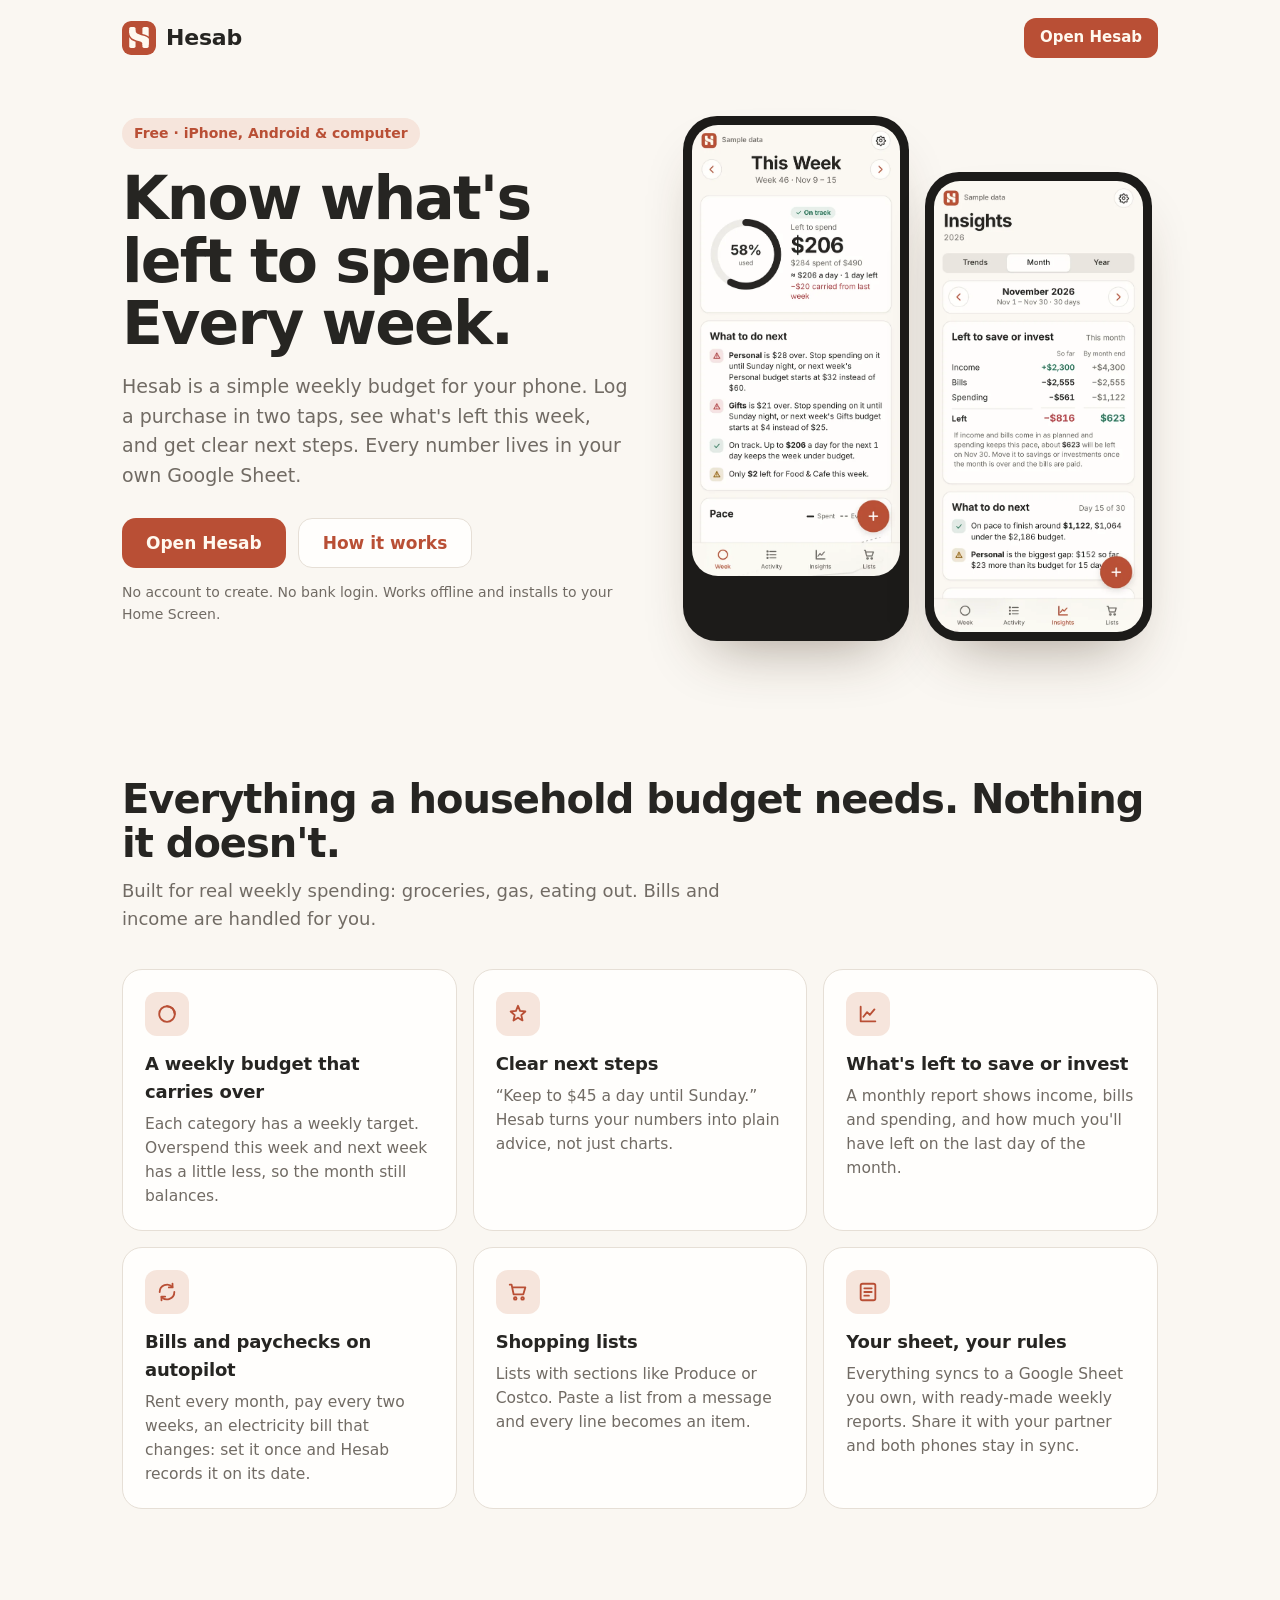
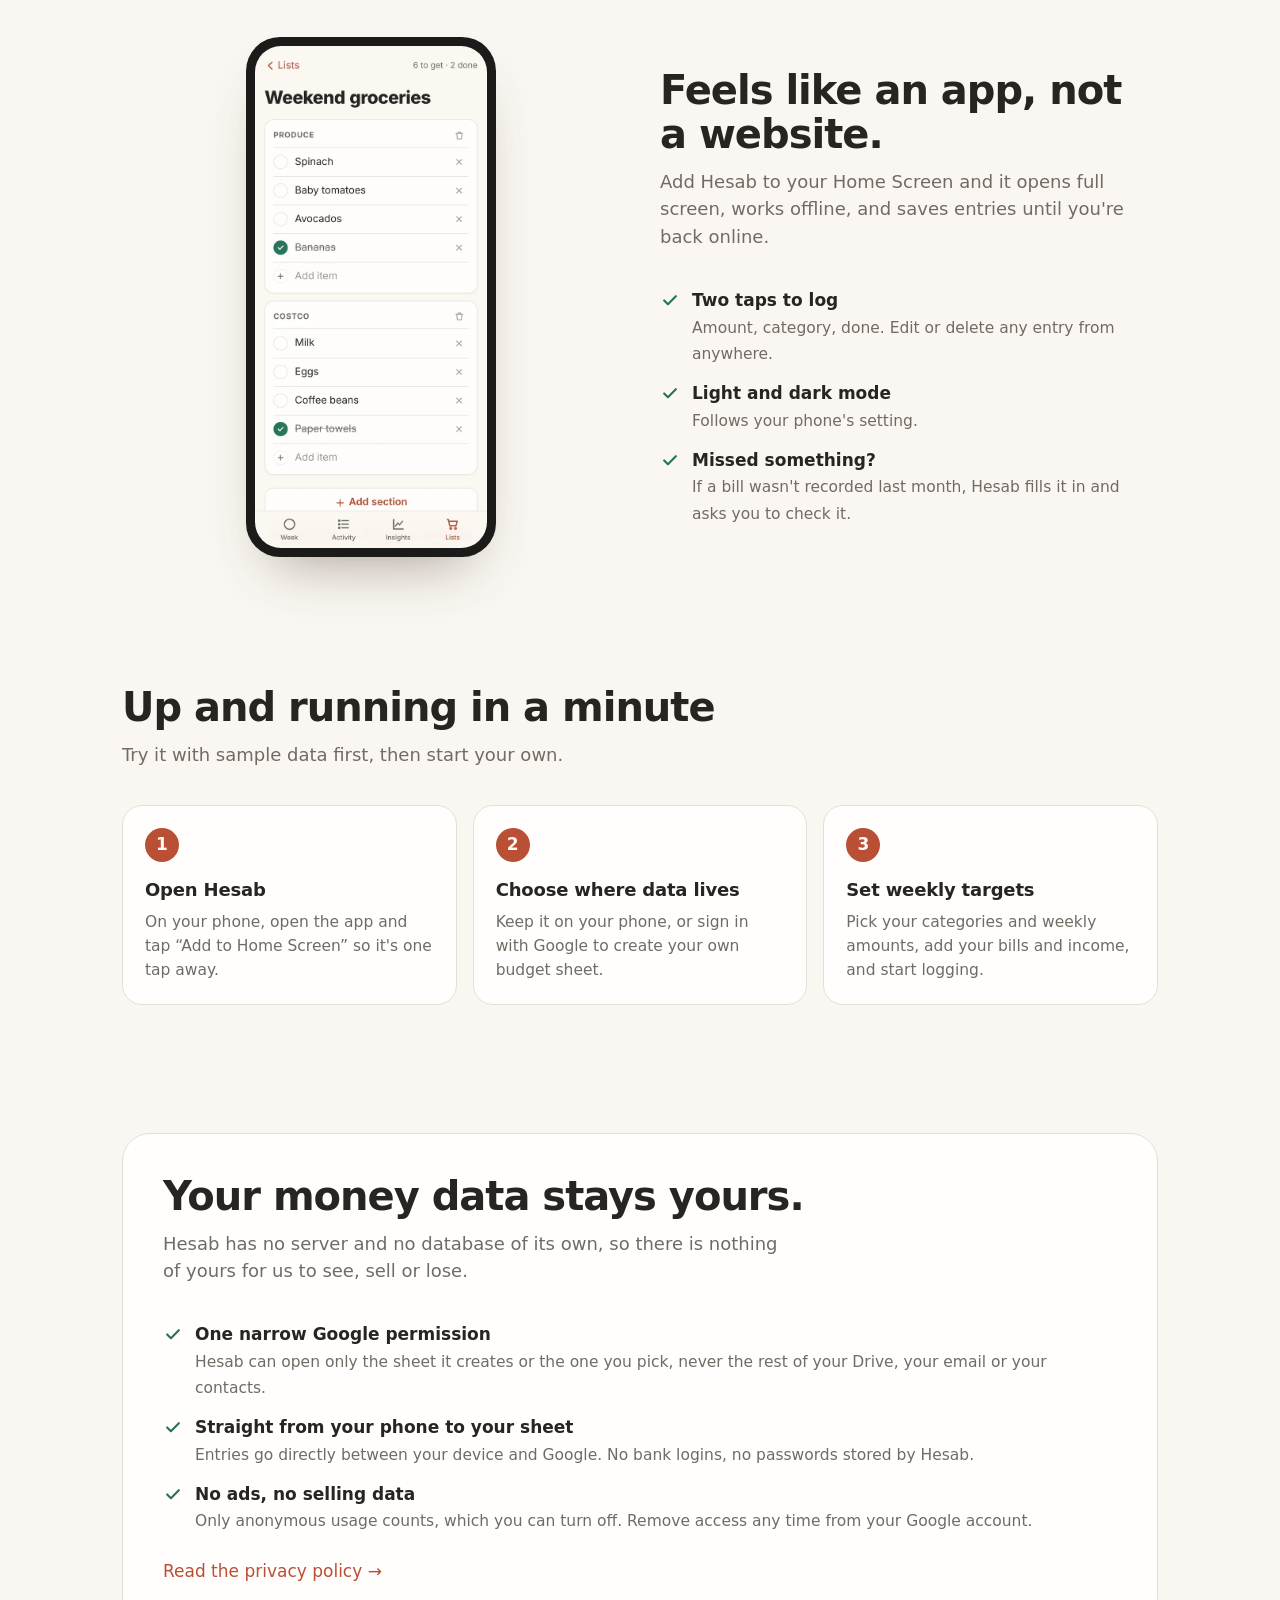
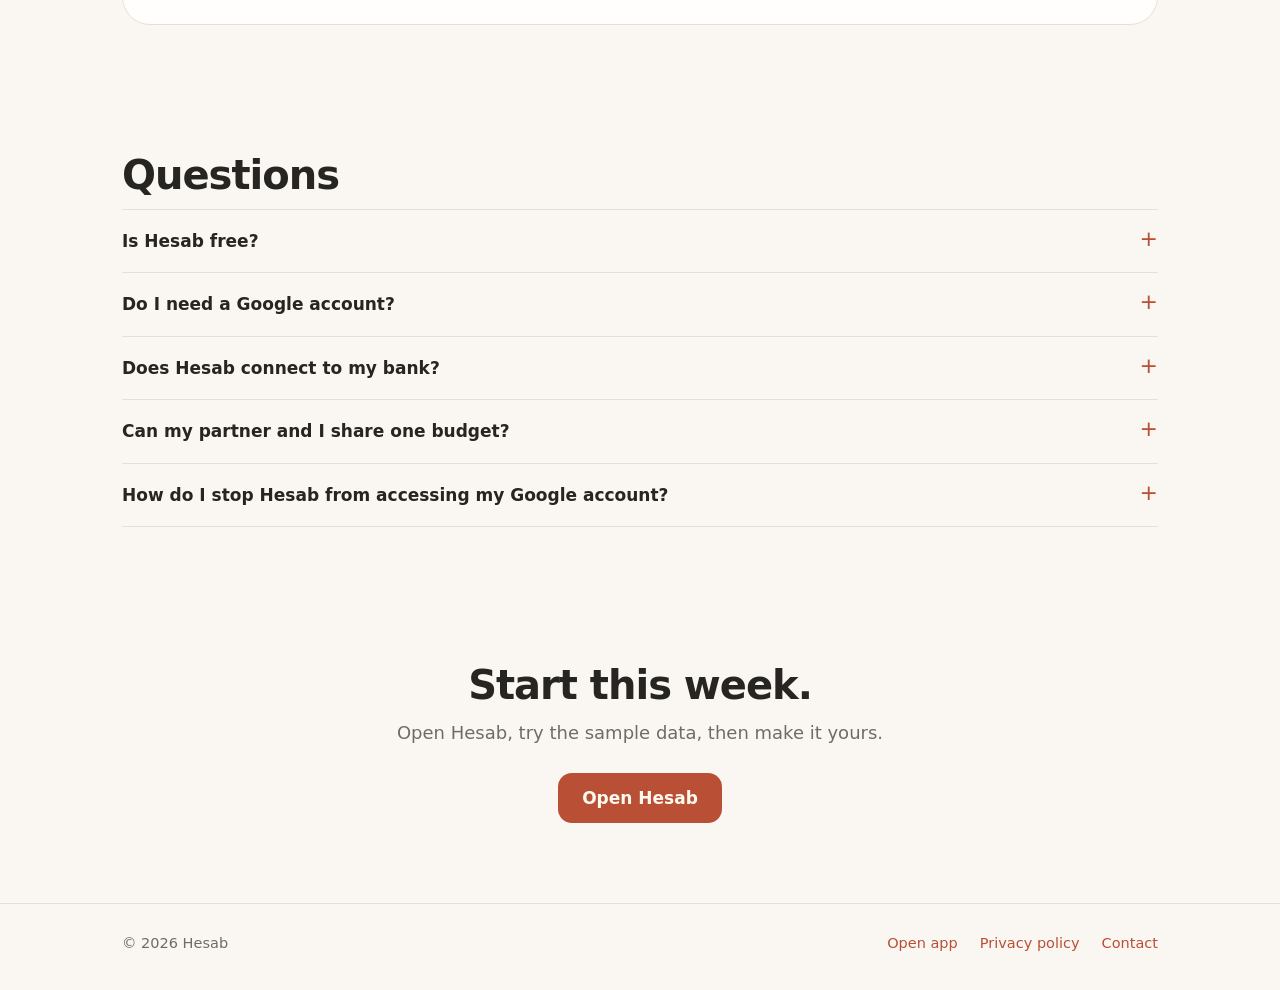
==== home.html @ c5cddbc0 "Add files via upload" ====
<!doctype html>
<html lang="en">
<head>
  <meta charset="utf-8">
  <meta name="viewport" content="width=device-width, initial-scale=1, viewport-fit=cover">
  <title>Hesab · A weekly budget that lives in your own Google Sheet</title>
  <meta name="description" content="Hesab is a simple weekly budget app for your phone. Log spending in seconds, see what's left this week and this month, and keep every number in your own Google Sheet.">
  <meta http-equiv="Content-Security-Policy" content="default-src 'self'; img-src 'self' data:; style-src 'self' 'unsafe-inline'; script-src 'none'; object-src 'none'; base-uri 'self'; form-action 'none'">
  <meta name="theme-color" content="#FAF7F2" media="(prefers-color-scheme: light)">
  <meta name="theme-color" content="#1A1917" media="(prefers-color-scheme: dark)">
  <meta property="og:title" content="Hesab · Weekly budget in your own Google Sheet">
  <meta property="og:description" content="Log spending in seconds, see what's left, keep your data in your own Google Sheet.">
  <meta property="og:image" content="icon-512.png">
  <link rel="icon" type="image/svg+xml" href="favicon.svg">
  <link rel="apple-touch-icon" href="apple-touch-icon.png">
  <style>
    :root {
      color-scheme: light dark;
      --brand: #B94F35; --brand-pressed: #963E29; --brand-text: #B94F35;
      --bg: #FAF7F2; --surface: #FFFEFC; --text: #262522; --muted: #716B64; --border: #E6DFD6;
      --selection: #F6E5DC; --success: #28745B; --on-brand: #FFF9EF;
    }
    @media (prefers-color-scheme: dark) {
      :root { --bg: #1A1917; --surface: #23221F; --text: #F5F0E8; --muted: #B2A99E; --border: #38352F; --selection: #3A2A24; --brand-text: #E58B70; --success: #5DB28F; }
    }
    * { box-sizing: border-box; }
    html { -webkit-text-size-adjust: 100%; }
    body { margin: 0; background: var(--bg); color: var(--text); font: 17px/1.55 -apple-system, BlinkMacSystemFont, "SF Pro Text", "Inter", system-ui, sans-serif; }
    a { color: var(--brand-text); text-decoration: none; }
    .wrap { max-width: 1080px; margin: 0 auto; padding: 0 22px; }

    nav { display: flex; align-items: center; justify-content: space-between; padding: calc(env(safe-area-inset-top) + 18px) 0 18px; }
    .logo { display: flex; align-items: center; gap: 10px; font-weight: 800; font-size: 22px; letter-spacing: -.01em; color: var(--text); }
    .logo img { width: 34px; height: 34px; border-radius: 9px; }
    .btn { display: inline-flex; align-items: center; justify-content: center; gap: 8px; height: 50px; padding: 0 24px; border-radius: 14px; font-weight: 650; font-size: 17px; }
    .btn.primary { background: var(--brand); color: var(--on-brand); }
    .btn.primary:active { background: var(--brand-pressed); }
    .btn.ghost { border: 1px solid var(--border); background: var(--surface); color: var(--brand-text); }
    .btn.small { height: 40px; padding: 0 16px; font-size: 15px; border-radius: 12px; }

    .hero { display: grid; grid-template-columns: 1.05fr 1fr; gap: 48px; align-items: center; padding: 40px 0 72px; }
    .eyebrow { display: inline-block; font-size: 14px; font-weight: 650; color: var(--brand-text); background: var(--selection); padding: 5px 12px; border-radius: 99px; }
    h1 { font-size: clamp(38px, 6vw, 60px); line-height: 1.04; letter-spacing: -.03em; margin: 18px 0 18px; }
    .lead { font-size: 19px; color: var(--muted); max-width: 520px; margin: 0 0 28px; }
    .ctas { display: flex; flex-wrap: wrap; gap: 12px; }
    .note { font-size: 14px; color: var(--muted); margin-top: 14px; }

    .phones { display: flex; gap: 16px; justify-content: center; position: relative; }
    .phone { width: 47%; max-width: 250px; border-radius: 34px; padding: 9px; background: #1C1B19; box-shadow: 0 30px 60px -28px rgba(60, 40, 20, .45); }
    .phone img { display: block; width: 100%; height: auto; border-radius: 26px; }
    .phone.b { margin-top: 56px; }

    section { padding: 64px 0; }
    h2 { font-size: clamp(28px, 4vw, 40px); letter-spacing: -.025em; line-height: 1.1; margin: 0 0 12px; }
    .sub { color: var(--muted); font-size: 18px; max-width: 620px; margin: 0 0 36px; }

    .grid { display: grid; grid-template-columns: repeat(3, 1fr); gap: 16px; }
    .card { background: var(--surface); border: 1px solid var(--border); border-radius: 20px; padding: 22px; }
    .card h3 { font-size: 18px; margin: 14px 0 6px; letter-spacing: -.01em; }
    .card p { margin: 0; color: var(--muted); font-size: 15.5px; }
    .ic { width: 44px; height: 44px; border-radius: 12px; display: grid; place-items: center; background: var(--selection); color: var(--brand-text); }

    .split { display: grid; grid-template-columns: 1fr 1fr; gap: 40px; align-items: center; }
    .shot { max-width: 300px; margin: 0 auto; }
    .checks { list-style: none; padding: 0; margin: 0; display: grid; gap: 14px; }
    .checks li { display: flex; gap: 12px; }
    .checks svg { flex: none; margin-top: 3px; color: var(--success); }
    .checks b { display: block; }
    .checks span { color: var(--muted); font-size: 15.5px; }

    .steps { counter-reset: s; display: grid; grid-template-columns: repeat(3, 1fr); gap: 16px; }
    .steps .card::before { counter-increment: s; content: counter(s); display: grid; place-items: center; width: 34px; height: 34px; border-radius: 50%; background: var(--brand); color: var(--on-brand); font-weight: 700; }

    .privacy { background: var(--surface); border: 1px solid var(--border); border-radius: 28px; padding: 40px; }
    .faq details { border-top: 1px solid var(--border); padding: 18px 0; }
    .faq details:last-child { border-bottom: 1px solid var(--border); }
    .faq summary { font-weight: 650; cursor: pointer; list-style: none; display: flex; justify-content: space-between; gap: 12px; }
    .faq summary::after { content: "+"; color: var(--brand-text); font-weight: 400; font-size: 22px; line-height: 1; }
    .faq details[open] summary::after { content: "–"; }
    .faq p { color: var(--muted); margin: 10px 0 0; }

    .final { text-align: center; padding: 72px 0 80px; }
    footer { border-top: 1px solid var(--border); padding: 28px 0 calc(env(safe-area-inset-bottom) + 36px); color: var(--muted); font-size: 14.5px; }
    footer .wrap { display: flex; flex-wrap: wrap; gap: 10px 22px; justify-content: space-between; }
    footer nav { padding: 0; gap: 22px; }

    @media (max-width: 860px) {
      .hero, .split { grid-template-columns: 1fr; gap: 36px; }
      .hero { padding-top: 16px; }
      .grid, .steps { grid-template-columns: 1fr; }
      .privacy { padding: 26px; }
      .split .shot { order: 2; }
    }
  </style>
</head>
<body>
  <div class="wrap">
    <nav aria-label="Main">
      <a class="logo" href="home.html"><img src="hesab-icon.svg" alt="">Hesab</a>
      <a class="btn primary small" href="./">Open Hesab</a>
    </nav>

    <header class="hero">
      <div>
        <span class="eyebrow">Free · iPhone, Android & computer</span>
        <h1>Know what's left to spend. Every week.</h1>
        <p class="lead">Hesab is a simple weekly budget for your phone. Log a purchase in two taps, see what's left this week, and get clear next steps. Every number lives in your own Google Sheet.</p>
        <div class="ctas">
          <a class="btn primary" href="./">Open Hesab</a>
          <a class="btn ghost" href="#how">How it works</a>
        </div>
        <p class="note">No account to create. No bank login. Works offline and installs to your Home Screen.</p>
      </div>
      <div class="phones" aria-hidden="true">
        <div class="phone"><img src="shot-week.webp" alt="" width="585" height="1266"></div>
        <div class="phone b"><img src="shot-month.webp" alt="" width="585" height="1266"></div>
      </div>
    </header>
  </div>

  <section>
    <div class="wrap">
      <h2>Everything a household budget needs. Nothing it doesn't.</h2>
      <p class="sub">Built for real weekly spending: groceries, gas, eating out. Bills and income are handled for you.</p>
      <div class="grid">
        <div class="card"><div class="ic"><svg width="22" height="22" viewBox="0 0 24 24" fill="none" stroke="currentColor" stroke-width="2" stroke-linecap="round"><circle cx="12" cy="12" r="8.5"/><path d="M12 3.5a8.5 8.5 0 0 1 8.5 8.5"/></svg></div><h3>A weekly budget that carries over</h3><p>Each category has a weekly target. Overspend this week and next week has a little less, so the month still balances.</p></div>
        <div class="card"><div class="ic"><svg width="22" height="22" viewBox="0 0 24 24" fill="none" stroke="currentColor" stroke-width="2" stroke-linecap="round" stroke-linejoin="round"><path d="M12 3l2.2 5.6L20 9.3l-4.4 3.9 1.3 5.8L12 16l-4.9 3 1.3-5.8L4 9.3l5.8-.7z"/></svg></div><h3>Clear next steps</h3><p>“Keep to $45 a day until Sunday.” Hesab turns your numbers into plain advice, not just charts.</p></div>
        <div class="card"><div class="ic"><svg width="22" height="22" viewBox="0 0 24 24" fill="none" stroke="currentColor" stroke-width="2" stroke-linecap="round" stroke-linejoin="round"><path d="M4 20V4M4 20h16"/><path d="m7 15 4-5 3 3 5-6"/></svg></div><h3>What's left to save or invest</h3><p>A monthly report shows income, bills and spending, and how much you'll have left on the last day of the month.</p></div>
        <div class="card"><div class="ic"><svg width="22" height="22" viewBox="0 0 24 24" fill="none" stroke="currentColor" stroke-width="2" stroke-linecap="round" stroke-linejoin="round"><path d="M4 12a8 8 0 0 1 14-5.3M20 12a8 8 0 0 1-14 5.3"/><path d="M18 3v4h-4M6 21v-4h4"/></svg></div><h3>Bills and paychecks on autopilot</h3><p>Rent every month, pay every two weeks, an electricity bill that changes: set it once and Hesab records it on its date.</p></div>
        <div class="card"><div class="ic"><svg width="22" height="22" viewBox="0 0 24 24" fill="none" stroke="currentColor" stroke-width="2" stroke-linecap="round" stroke-linejoin="round"><path d="M3 4h2l2.2 10.5h10.6L20 7H6.3"/><circle cx="9" cy="19" r="1.4"/><circle cx="17" cy="19" r="1.4"/></svg></div><h3>Shopping lists</h3><p>Lists with sections like Produce or Costco. Paste a list from a message and every line becomes an item.</p></div>
        <div class="card"><div class="ic"><svg width="22" height="22" viewBox="0 0 24 24" fill="none" stroke="currentColor" stroke-width="2" stroke-linecap="round" stroke-linejoin="round"><rect x="4" y="3" width="16" height="18" rx="2"/><path d="M8 8h8M8 12h8M8 16h5"/></svg></div><h3>Your sheet, your rules</h3><p>Everything syncs to a Google Sheet you own, with ready-made weekly reports. Share it with your partner and both phones stay in sync.</p></div>
      </div>
    </div>
  </section>

  <section>
    <div class="wrap split">
      <div class="shot"><div class="phone" style="width:100%"><img src="shot-lists.webp" alt="A shopping list in Hesab with Produce and Costco sections" width="585" height="1266"></div></div>
      <div>
        <h2>Feels like an app, not a website.</h2>
        <p class="sub">Add Hesab to your Home Screen and it opens full screen, works offline, and saves entries until you're back online.</p>
        <ul class="checks">
          <li><svg width="20" height="20" viewBox="0 0 24 24" fill="none" stroke="currentColor" stroke-width="2.6" stroke-linecap="round" stroke-linejoin="round"><path d="m5 12.5 4.5 4.5L19 7.5"/></svg><div><b>Two taps to log</b><span>Amount, category, done. Edit or delete any entry from anywhere.</span></div></li>
          <li><svg width="20" height="20" viewBox="0 0 24 24" fill="none" stroke="currentColor" stroke-width="2.6" stroke-linecap="round" stroke-linejoin="round"><path d="m5 12.5 4.5 4.5L19 7.5"/></svg><div><b>Light and dark mode</b><span>Follows your phone's setting.</span></div></li>
          <li><svg width="20" height="20" viewBox="0 0 24 24" fill="none" stroke="currentColor" stroke-width="2.6" stroke-linecap="round" stroke-linejoin="round"><path d="m5 12.5 4.5 4.5L19 7.5"/></svg><div><b>Missed something?</b><span>If a bill wasn't recorded last month, Hesab fills it in and asks you to check it.</span></div></li>
        </ul>
      </div>
    </div>
  </section>

  <section id="how">
    <div class="wrap">
      <h2>Up and running in a minute</h2>
      <p class="sub">Try it with sample data first, then start your own.</p>
      <div class="steps">
        <div class="card"><h3>Open Hesab</h3><p>On your phone, open the app and tap “Add to Home Screen” so it's one tap away.</p></div>
        <div class="card"><h3>Choose where data lives</h3><p>Keep it on your phone, or sign in with Google to create your own budget sheet.</p></div>
        <div class="card"><h3>Set weekly targets</h3><p>Pick your categories and weekly amounts, add your bills and income, and start logging.</p></div>
      </div>
    </div>
  </section>

  <section>
    <div class="wrap">
      <div class="privacy">
        <h2>Your money data stays yours.</h2>
        <p class="sub">Hesab has no server and no database of its own, so there is nothing of yours for us to see, sell or lose.</p>
        <ul class="checks">
          <li><svg width="20" height="20" viewBox="0 0 24 24" fill="none" stroke="currentColor" stroke-width="2.6" stroke-linecap="round" stroke-linejoin="round"><path d="m5 12.5 4.5 4.5L19 7.5"/></svg><div><b>One narrow Google permission</b><span>Hesab can open only the sheet it creates or the one you pick, never the rest of your Drive, your email or your contacts.</span></div></li>
          <li><svg width="20" height="20" viewBox="0 0 24 24" fill="none" stroke="currentColor" stroke-width="2.6" stroke-linecap="round" stroke-linejoin="round"><path d="m5 12.5 4.5 4.5L19 7.5"/></svg><div><b>Straight from your phone to your sheet</b><span>Entries go directly between your device and Google. No bank logins, no passwords stored by Hesab.</span></div></li>
          <li><svg width="20" height="20" viewBox="0 0 24 24" fill="none" stroke="currentColor" stroke-width="2.6" stroke-linecap="round" stroke-linejoin="round"><path d="m5 12.5 4.5 4.5L19 7.5"/></svg><div><b>No ads, no selling data</b><span>Only anonymous usage counts, which you can turn off. Remove access any time from your Google account.</span></div></li>
        </ul>
        <p style="margin:24px 0 0"><a href="privacy.html">Read the privacy policy →</a></p>
      </div>
    </div>
  </section>

  <section class="faq">
    <div class="wrap">
      <h2>Questions</h2>
      <details><summary>Is Hesab free?</summary><p>Yes. Hesab is free to use.</p></details>
      <details><summary>Do I need a Google account?</summary><p>No. You can keep everything on your phone. A Google account is only needed if you want your budget in a Google Sheet, synced between phones.</p></details>
      <details><summary>Does Hesab connect to my bank?</summary><p>No. You log spending yourself, which takes a few seconds and keeps you aware of where the money goes. Your bank login never touches Hesab.</p></details>
      <details><summary>Can my partner and I share one budget?</summary><p>Yes. Share your Google Sheet with them, open Hesab on their phone, and pick the same sheet.</p></details>
      <details><summary>How do I stop Hesab from accessing my Google account?</summary><p>Sign out in Hesab's Settings, or remove it at myaccount.google.com/permissions. Your sheet stays in your Drive.</p></details>
    </div>
  </section>

  <div class="wrap final">
    <h2>Start this week.</h2>
    <p class="sub" style="margin:0 auto 26px">Open Hesab, try the sample data, then make it yours.</p>
    <a class="btn primary" href="./">Open Hesab</a>
  </div>

  <footer>
    <div class="wrap">
      <span>© 2026 Hesab</span>
      <nav aria-label="Footer"><a href="./">Open app</a><a href="privacy.html">Privacy policy</a><a href="mailto:hesab-app-support@googlegroups.com">Contact</a></nav>
    </div>
  </footer>
</body>
</html>
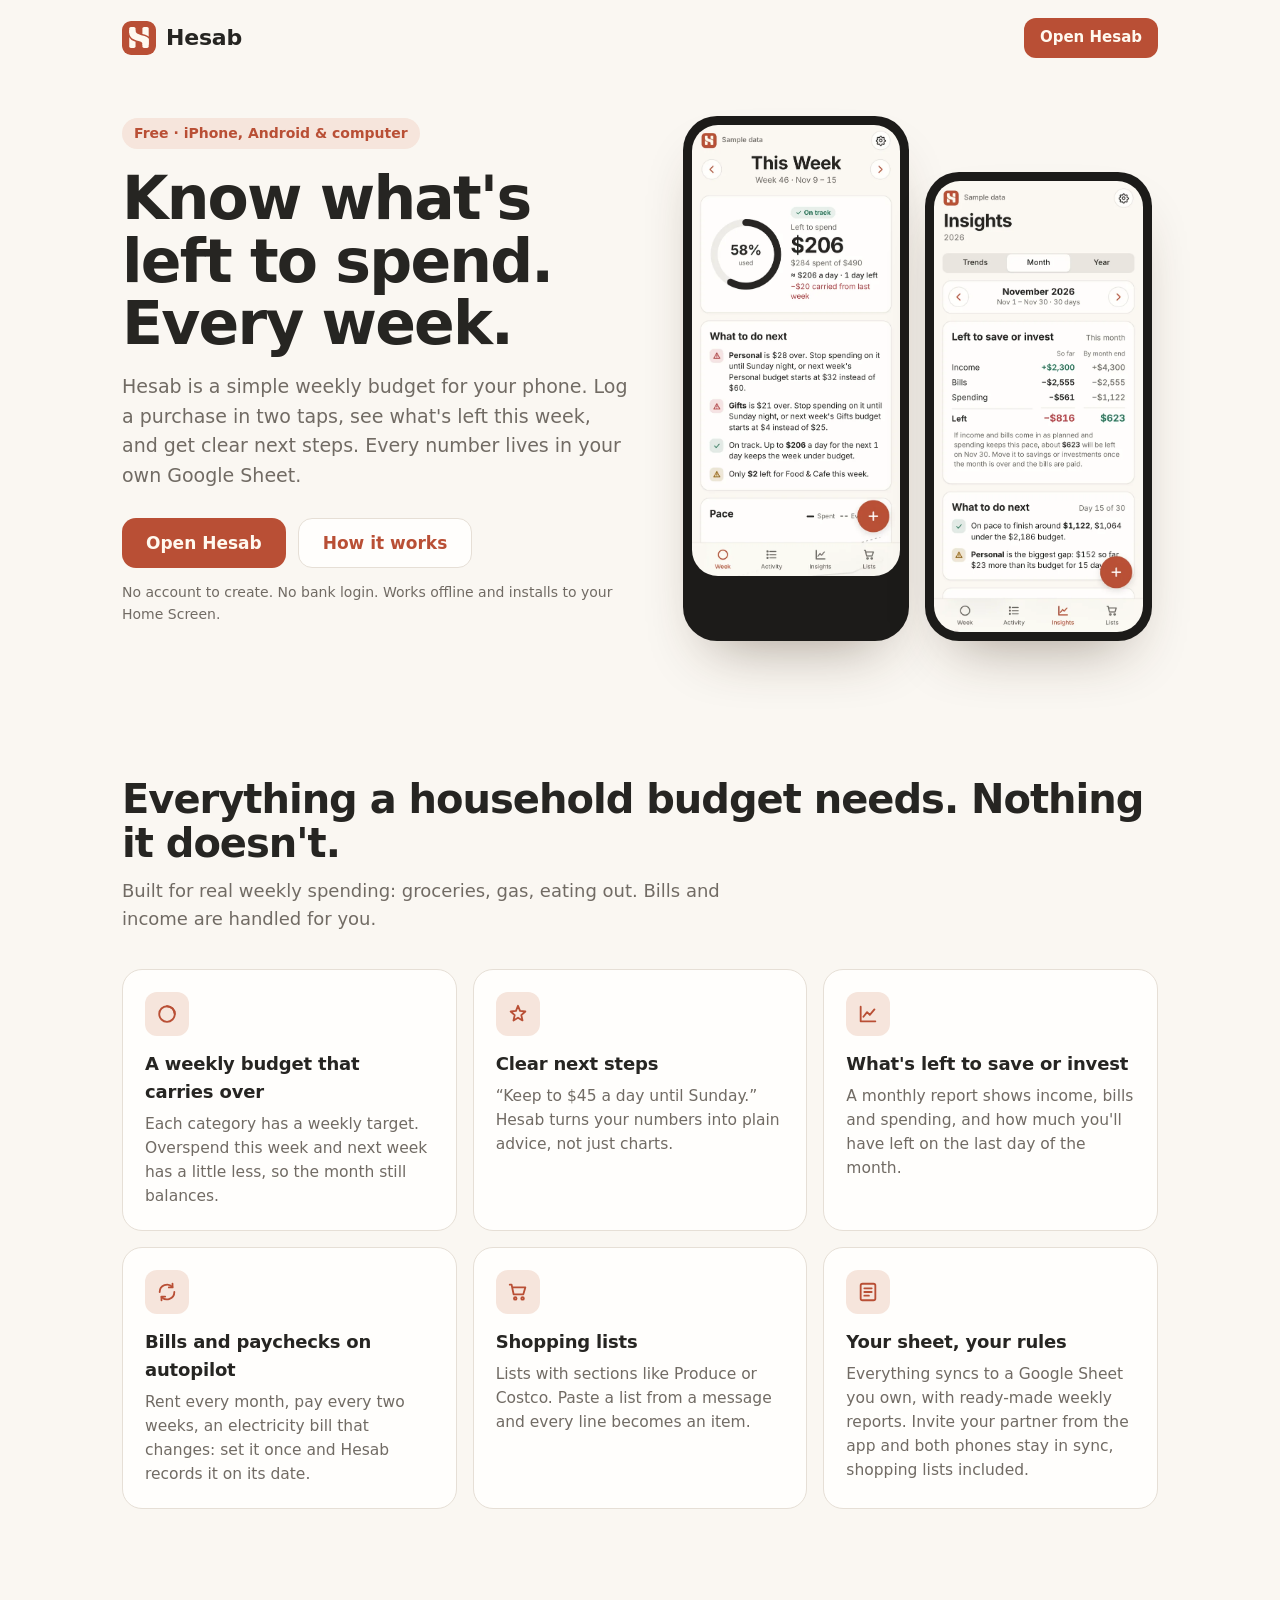
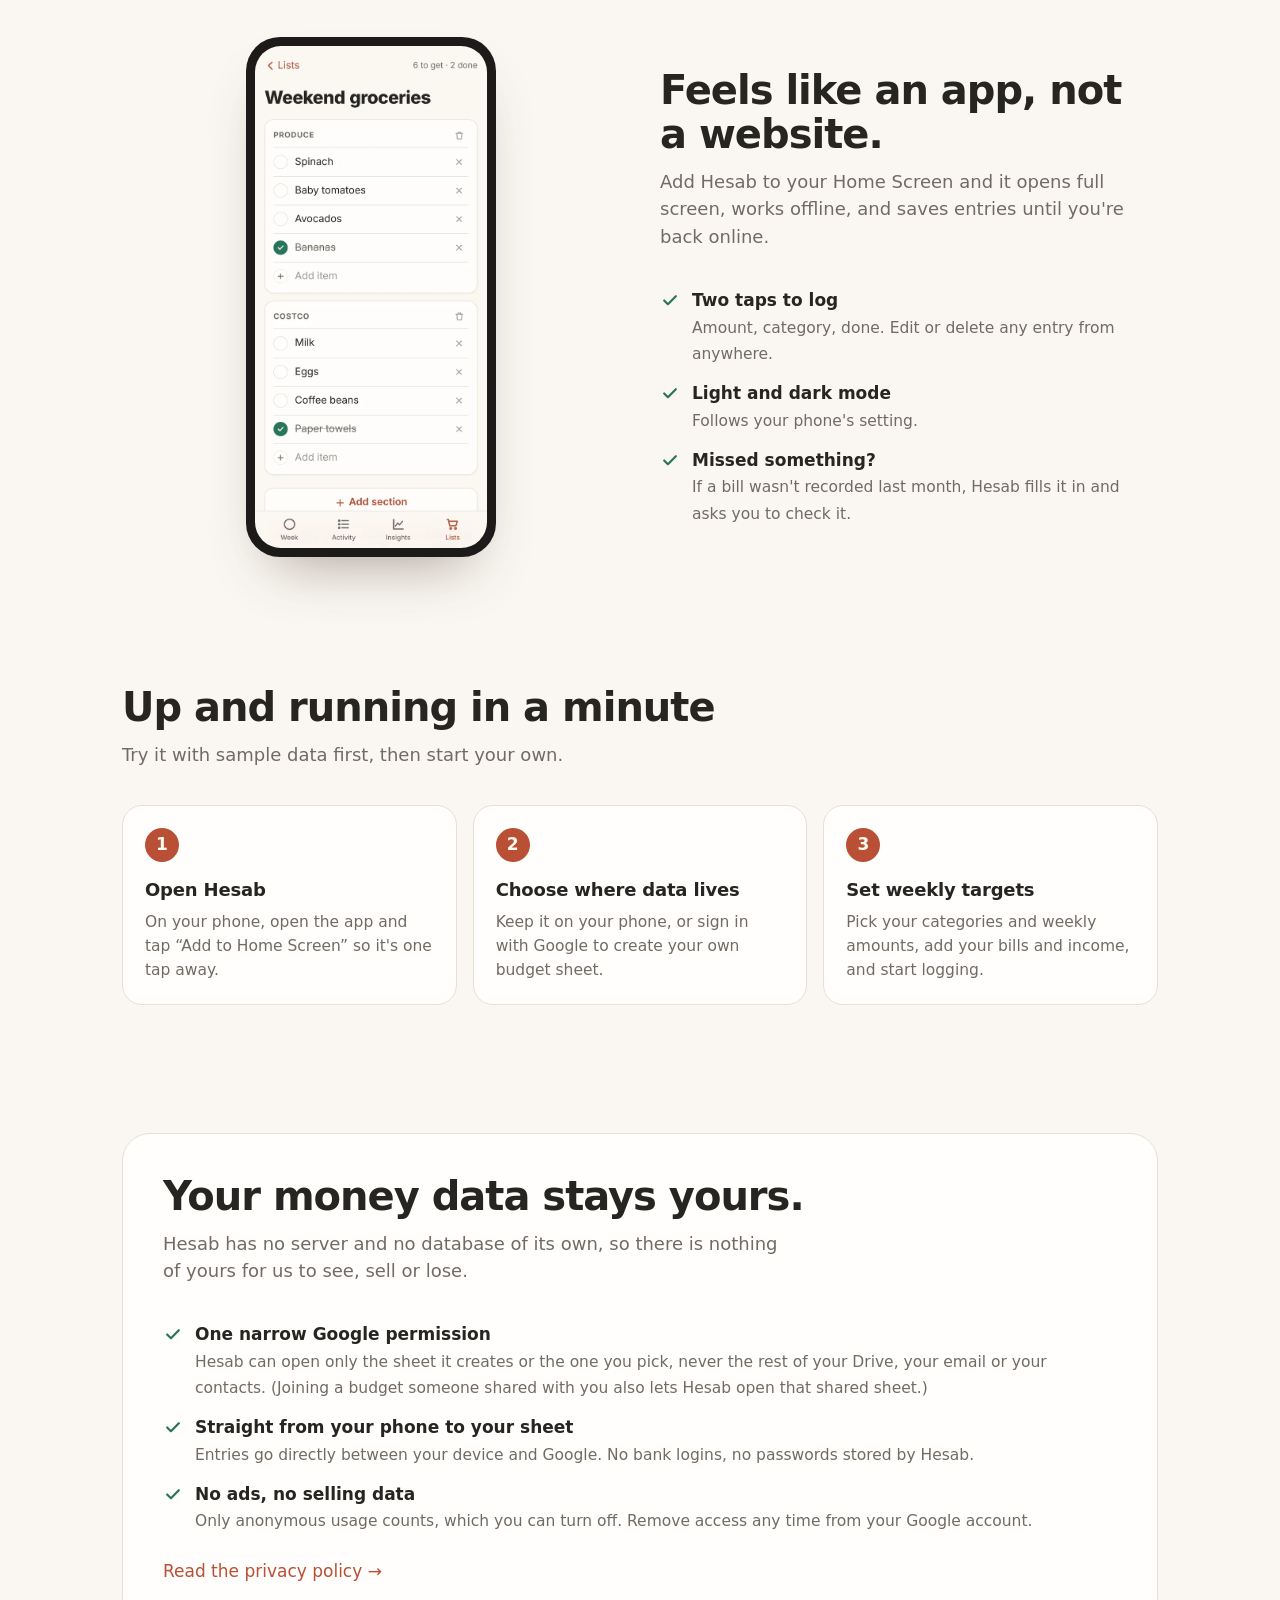
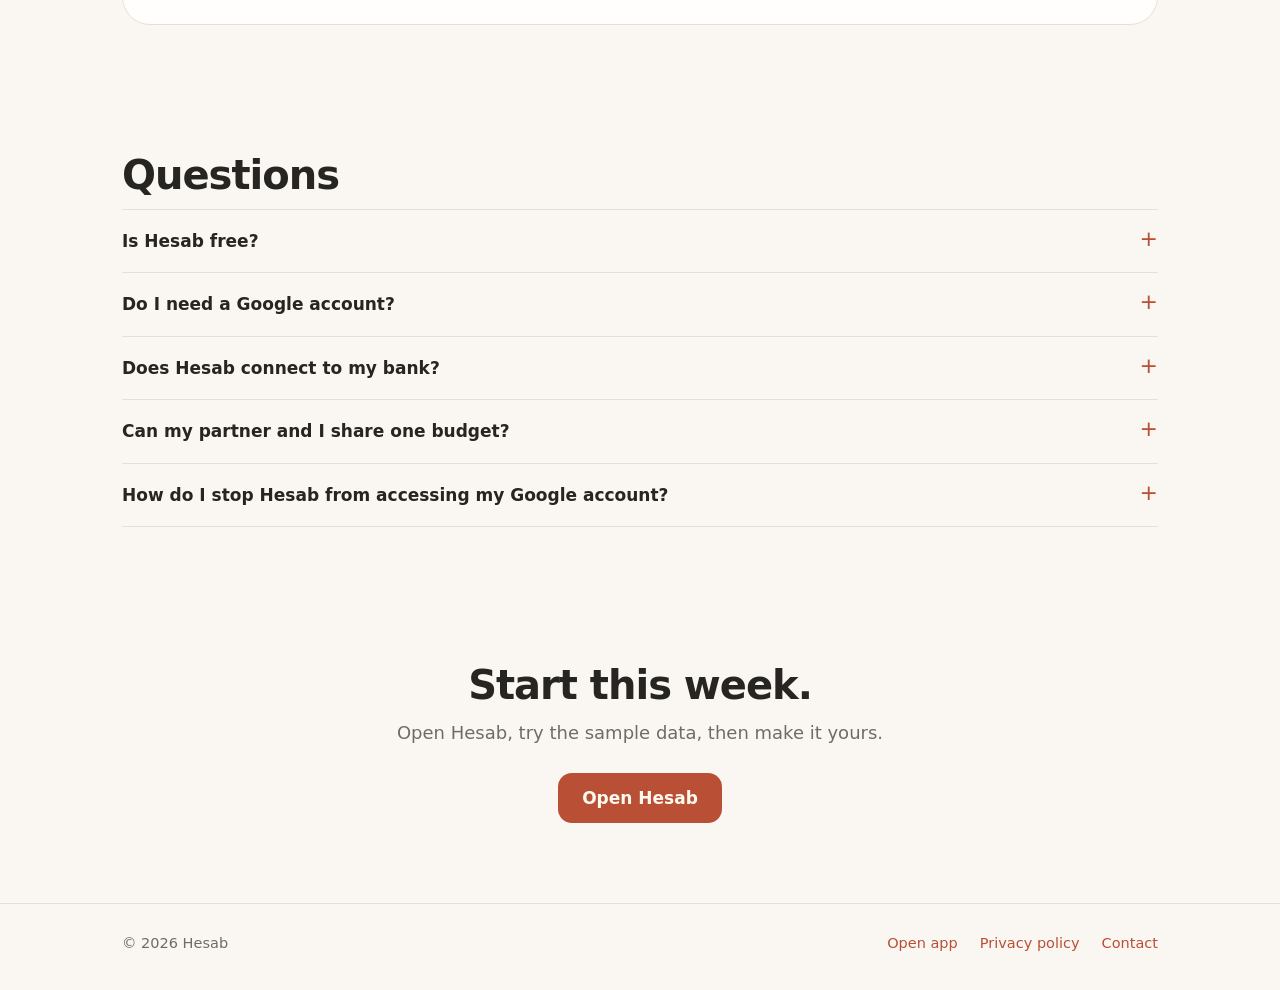
==== commit 7ad62729: "Add files via upload" ====
--- a/home.html
+++ b/home.html
@@ -128,7 +128,7 @@
         <div class="card"><div class="ic"><svg width="22" height="22" viewBox="0 0 24 24" fill="none" stroke="currentColor" stroke-width="2" stroke-linecap="round" stroke-linejoin="round"><path d="M4 20V4M4 20h16"/><path d="m7 15 4-5 3 3 5-6"/></svg></div><h3>What's left to save or invest</h3><p>A monthly report shows income, bills and spending, and how much you'll have left on the last day of the month.</p></div>
         <div class="card"><div class="ic"><svg width="22" height="22" viewBox="0 0 24 24" fill="none" stroke="currentColor" stroke-width="2" stroke-linecap="round" stroke-linejoin="round"><path d="M4 12a8 8 0 0 1 14-5.3M20 12a8 8 0 0 1-14 5.3"/><path d="M18 3v4h-4M6 21v-4h4"/></svg></div><h3>Bills and paychecks on autopilot</h3><p>Rent every month, pay every two weeks, an electricity bill that changes: set it once and Hesab records it on its date.</p></div>
         <div class="card"><div class="ic"><svg width="22" height="22" viewBox="0 0 24 24" fill="none" stroke="currentColor" stroke-width="2" stroke-linecap="round" stroke-linejoin="round"><path d="M3 4h2l2.2 10.5h10.6L20 7H6.3"/><circle cx="9" cy="19" r="1.4"/><circle cx="17" cy="19" r="1.4"/></svg></div><h3>Shopping lists</h3><p>Lists with sections like Produce or Costco. Paste a list from a message and every line becomes an item.</p></div>
-        <div class="card"><div class="ic"><svg width="22" height="22" viewBox="0 0 24 24" fill="none" stroke="currentColor" stroke-width="2" stroke-linecap="round" stroke-linejoin="round"><rect x="4" y="3" width="16" height="18" rx="2"/><path d="M8 8h8M8 12h8M8 16h5"/></svg></div><h3>Your sheet, your rules</h3><p>Everything syncs to a Google Sheet you own, with ready-made weekly reports. Share it with your partner and both phones stay in sync.</p></div>
+        <div class="card"><div class="ic"><svg width="22" height="22" viewBox="0 0 24 24" fill="none" stroke="currentColor" stroke-width="2" stroke-linecap="round" stroke-linejoin="round"><rect x="4" y="3" width="16" height="18" rx="2"/><path d="M8 8h8M8 12h8M8 16h5"/></svg></div><h3>Your sheet, your rules</h3><p>Everything syncs to a Google Sheet you own, with ready-made weekly reports. Invite your partner from the app and both phones stay in sync, shopping lists included.</p></div>
       </div>
     </div>
   </section>
@@ -166,7 +166,7 @@
         <h2>Your money data stays yours.</h2>
         <p class="sub">Hesab has no server and no database of its own, so there is nothing of yours for us to see, sell or lose.</p>
         <ul class="checks">
-          <li><svg width="20" height="20" viewBox="0 0 24 24" fill="none" stroke="currentColor" stroke-width="2.6" stroke-linecap="round" stroke-linejoin="round"><path d="m5 12.5 4.5 4.5L19 7.5"/></svg><div><b>One narrow Google permission</b><span>Hesab can open only the sheet it creates or the one you pick, never the rest of your Drive, your email or your contacts.</span></div></li>
+          <li><svg width="20" height="20" viewBox="0 0 24 24" fill="none" stroke="currentColor" stroke-width="2.6" stroke-linecap="round" stroke-linejoin="round"><path d="m5 12.5 4.5 4.5L19 7.5"/></svg><div><b>One narrow Google permission</b><span>Hesab can open only the sheet it creates or the one you pick, never the rest of your Drive, your email or your contacts. (Joining a budget someone shared with you also lets Hesab open that shared sheet.)</span></div></li>
           <li><svg width="20" height="20" viewBox="0 0 24 24" fill="none" stroke="currentColor" stroke-width="2.6" stroke-linecap="round" stroke-linejoin="round"><path d="m5 12.5 4.5 4.5L19 7.5"/></svg><div><b>Straight from your phone to your sheet</b><span>Entries go directly between your device and Google. No bank logins, no passwords stored by Hesab.</span></div></li>
           <li><svg width="20" height="20" viewBox="0 0 24 24" fill="none" stroke="currentColor" stroke-width="2.6" stroke-linecap="round" stroke-linejoin="round"><path d="m5 12.5 4.5 4.5L19 7.5"/></svg><div><b>No ads, no selling data</b><span>Only anonymous usage counts, which you can turn off. Remove access any time from your Google account.</span></div></li>
         </ul>
@@ -181,7 +181,7 @@
       <details><summary>Is Hesab free?</summary><p>Yes. Hesab is free to use.</p></details>
       <details><summary>Do I need a Google account?</summary><p>No. You can keep everything on your phone. A Google account is only needed if you want your budget in a Google Sheet, synced between phones.</p></details>
       <details><summary>Does Hesab connect to my bank?</summary><p>No. You log spending yourself, which takes a few seconds and keeps you aware of where the money goes. Your bank login never touches Hesab.</p></details>
-      <details><summary>Can my partner and I share one budget?</summary><p>Yes. Share your Google Sheet with them, open Hesab on their phone, and pick the same sheet.</p></details>
+      <details><summary>Can my partner and I share one budget?</summary><p>Yes. In Settings → Share this budget, enter their email and choose “Can edit” or “Can view”. Google emails them an invitation; the link in it opens Hesab and joins the budget, shopping lists included.</p></details>
       <details><summary>How do I stop Hesab from accessing my Google account?</summary><p>Sign out in Hesab's Settings, or remove it at myaccount.google.com/permissions. Your sheet stays in your Drive.</p></details>
     </div>
   </section>
